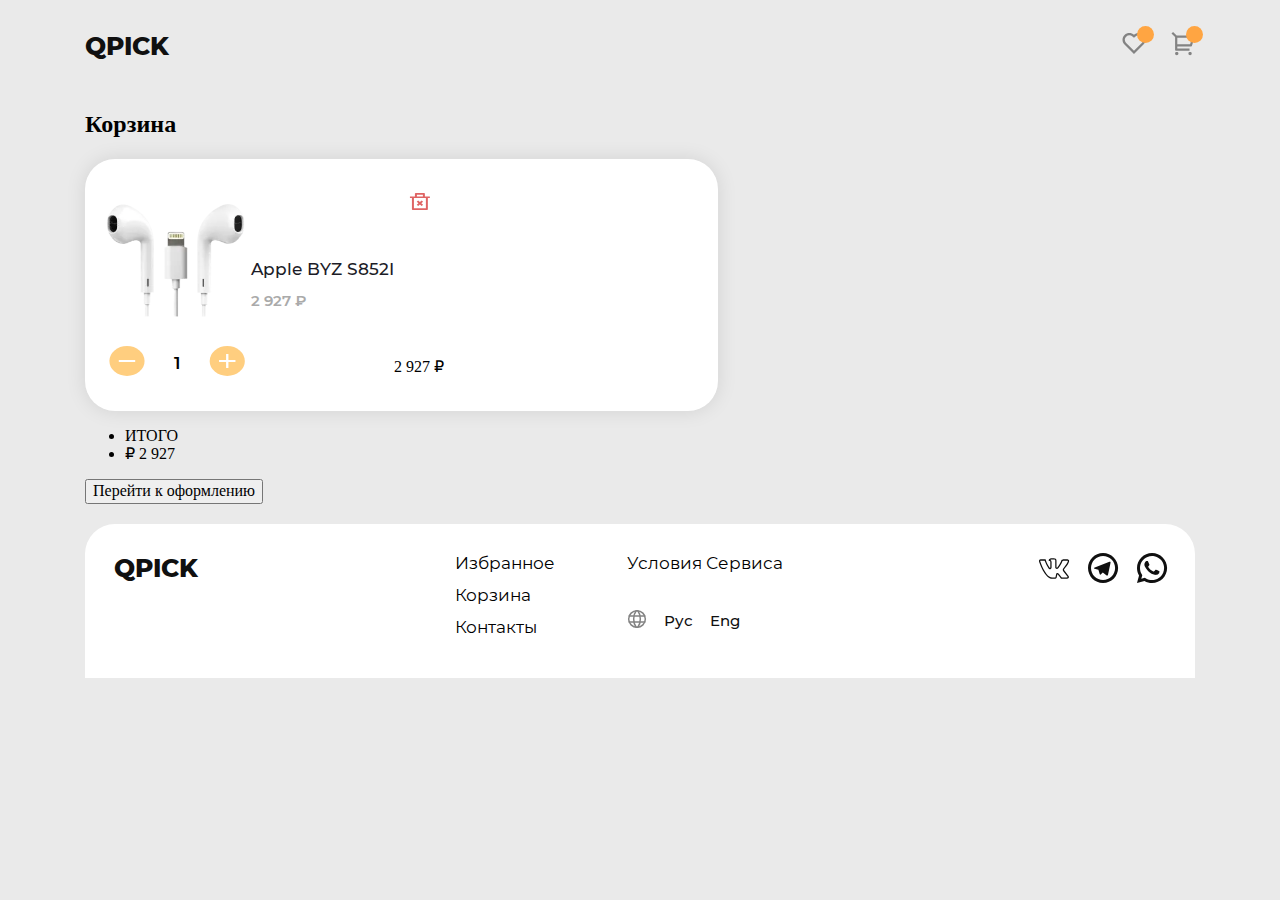
==== shopping-cart.html @ ccc31c37 "add: shopping-cart.html" ====
<!DOCTYPE html>
<html lang="ru">
  <head>
    <meta charset="utf-8" />
    <meta http-equiv="X-UA-Compatible" content="IE=edge" />
    <meta name="viewport" content="width=device-width, initial-scale=1.0" />
    <link rel="stylesheet" href="css/normalize.css" />
    <link rel="stylesheet" href="css/style.css" />
    <title>QPICK</title>
  </head>

  <body>
    <header class="header">
      <div class="container">
        <nav class="nav">
          <a href="./" class="logo">QPICK</a>
          <ul class="nav-list">
            <li class="nav-list-item">
              <a href="#" class="nav-list-item-link">
                <svg class="shopping-cart-icon">
                  <use href="img/sprite.svg#heart"></use>
                </svg>
              </a>
              <div class="counter"></div>
            </li>
            <li class="nav-list-item">
              <a href="#" class="nav-list-item-link">
                <svg class="shopping-cart-icon">
                  <use href="img/sprite.svg#shopping-cart"></use>
                </svg>
              </a>
              <div class="counter"></div>
            </li>
          </ul>
        </nav>
        <!-- /.nav -->
      </div>
      <!-- /.container -->
    </header>
    <!-- /.header -->

    <section class="section-shopping-cart">
      <div class="container">
        <h2 class="section-shopping-cart-title">Корзина</h2>
        <div class="section-shopping-cart-cards">
          <div class="section-shopping-cart-card">
            <div class="section-shopping-cart-card-image-wrapper">
              <picture>
                <source srcset="img/byz-s8521.webp" />
                <source srcset="img/byz-s8521.png" />
                <img
                  class="card-picture shopping-cart-card-picture"
                  src="img/byz-s8521.png"
                  alt="headphones"
                />
              </picture>
              <div class="switch">
                <button class="button-decrease">
                  <svg class="decrease-icon">
                    <use href="img/sprite.svg#decrease"></use>
                  </svg>
                </button>
                <div class="switch-counter">1</div>
                <button class="button-increase">
                  <svg class="increase-icon">
                    <use href="img/sprite.svg#increase"></use>
                  </svg>
                </button>
              </div>
            </div>
            <!-- /.section-shopping-cart-card-image-wrapper -->

            <ul class="section-shopping-cart-card-title-and-price">
              <li class="title-and-price-item">Apple BYZ S852I</li>
              <li class="title-and-price-item title-and-price-item-last">
                2 927 ₽
              </li>
            </ul>

            <ul class="section-shopping-cart-card-delete-and-price">
              <li class="delete-and-price-item">
                <svg class="delete-icon">
                  <use href="img/sprite.svg#delete"></use>
                </svg>
              </li>
              <li class="delete-and-price-item">2 927 ₽</li>
            </ul>
          </div>
        </div>

        <div class="total">
          <ul class="total-list">
            <li class="total-list-item">ИТОГО</li>
            <li class="total-list-item">₽ 2 927</li>
          </ul>
          <button class="total-button" type="button">
            Перейти к оформлению
          </button>
        </div>
      </div>
      <!-- /.container -->
    </section>
    <!-- /.section-shopping-cart -->

    <footer class="footer">
      <div class="container footer-container">
        <a href="./" class="logo footer-logo">QPICK</a>
        <ul class="footer-list">
          <li class="footer-list-item">
            <a href="#" class="footer-list-item-link">Избранное</a>
          </li>
          <li class="footer-list-item">
            <a href="#" class="footer-list-item-link">Корзина</a>
          </li>
          <li class="footer-list-item">
            <a href="#" class="footer-list-item-link">Контакты</a>
          </li>
          <li class="footer-list-item">
            <a href="#" class="footer-list-item-link">Условия Сервиса</a>
          </li>
          <li class="footer-list-item">
            <ul class="footer-list-languages">
              <li class="footer-list-laguages-item">
                <svg class="language-icon">
                  <use href="img/sprite.svg#language"></use>
                </svg>
              </li>
              <li class="footer-list-laguages-item">
                <a href="#" class="footer-list-laguages-item-link">Рус</a>
              </li>
              <li class="footer-list-laguages-item">
                <a href="#" class="footer-list-laguages-item-link">Eng</a>
              </li>
            </ul>
          </li>
        </ul>

        <ul class="footer-list social-media">
          <li class="footer-list-social-media-item">
            <svg class="vk-icon">
              <use href="img/sprite.svg#vk"></use>
            </svg>
          </li>
          <li class="footer-list-laguages-item">
            <svg class="tg-icon">
              <use href="img/sprite.svg#tg"></use>
            </svg>
          </li>
          <li class="footer-list-laguages-item">
            <svg class="whatsapp-icon">
              <use href="img/sprite.svg#whatsapp"></use>
            </svg>
          </li>
        </ul>
      </div>
      <!-- /.container -->
    </footer>
    <!-- /.footer -->

    <script src="js/main.js"></script>
  </body>
</html>
---- css/style.css ----
* {
  box-sizing: border-box;
}

@font-face {
  font-family: "Montserrat Regular";
  src: url("../fonts/Montserrat-Regular.woff") format("woff");
}

@font-face {
  font-family: "Montserrat Bold";
  src: url("../fonts/Montserrat-ExtraBold.woff") format("woff");
}

@font-face {
  font-family: "Montserrat Semibold";
  src: url("../fonts/Montserrat-SemiBold.woff") format("woff");
}

@font-face {
  font-family: "Montserrat Medium";
  src: url("../fonts/Montserrat-Medium.woff") format("woff");
}

body {
  background-color: #eaeaea;
}

.container {
  margin: auto;
  max-width: 69.375rem;
}

.nav {
  display: flex;
  align-items: center;
  justify-content: space-between;
  padding: 0.9375rem 0;
}

.logo {
  font-family: "Montserrat Bold";
  font-style: normal;
  font-weight: 700;
  font-size: 1.5625rem;
  line-height: 1.875rem;
  color: #101010;
  text-decoration: none;
}

.nav-list {
  display: flex;
  align-items: center;
  padding: 0;
  gap: 1.5625rem;
  list-style: none;
}

.nav-list-item {
  position: relative;
}

.counter {
  position: absolute;
  top: -0.3125rem;
  left: 0.9375rem;
  width: 1.0875rem;
  height: 1.0875rem;
  border-radius: 50%;
  background-color: #ffa542;
}

.shopping-cart-icon {
  width: 1.5rem;
  height: 1.5625rem;
}

.heart {
  width: 1.4375rem;
  height: 1.25rem;
}

.headphones,
.wireless-headphones {
  margin-top: 1.75rem;
}

.headphones-title {
  margin-bottom: 1.25rem;
  font-family: "Montserrat Semibold";
  font-style: normal;
  font-weight: 600;
  font-size: 1.25rem;
  line-height: 1.5rem;
  color: #838383;
}

.headphones-cards {
  display: flex;
  flex-wrap: wrap;
  align-items: center;
  justify-content: space-between;
  gap: 1.875rem;
}

.headphones-card {
  display: flex;
  flex-direction: column;
  align-items: center;
  width: 21.875rem;
  padding: 0.9375rem 1.125rem 1.6875rem 1.375rem;
  background: #ffffff;
  box-shadow: 0rem 0rem 1.25rem rgba(0, 0, 0, 0.1);
  border-radius: 1.875rem;
}

.card-picture {
  width: 13.75rem;
  height: 14.8125rem;
}

.card-content {
  margin-top: 3.375rem;
  columns: 2;
}

.card-content-title {
  margin-top: 0;
  margin-bottom: 1.5rem;
  font-family: "Montserrat Semibold";
  font-style: normal;
  font-weight: 600;
  font-size: 1.0625rem;
  line-height: 1.3125rem;
  color: #1c1c27;
}

.card-content-rating {
  display: flex;
  align-items: start;
  gap: 0.625rem;
}

.star-icon {
  width: 1.5625rem;
  height: 1.4375rem;
}

.rating {
  margin: 0;
  font-family: "Montserrat Semibold";
  font-style: normal;
  font-weight: 600;
  font-size: 1.0625rem;
  line-height: 1.3125rem;
  color: #838383;
}

.card-content-price {
  margin-top: 0;
  margin-bottom: 0;
  text-align: end;
  font-family: "Montserrat Semibold";
  font-style: normal;
  font-weight: 600;
  font-size: 1.0625rem;
  line-height: 1.3125rem;
  color: #ffa542;
}

.card-content-price-original {
  margin-top: 0;
  margin-bottom: 0;
  text-align: end;
  font-family: "Montserrat Semibold";
  font-style: normal;
  font-weight: 600;
  font-size: 0.8125rem;
  line-height: 1rem;
  text-decoration-line: line-through;
  color: #ffce7f;
}

.card-content-button {
  float: right;
  margin-top: 1rem;
  text-align: end;
  font-family: "Montserrat Semibold";
  font-style: normal;
  font-weight: 600;
  font-size: 1.0625rem;
  line-height: 1.3125rem;
  color: #000000;
  background-color: #ffffff;
  border: none;
}

.card-content-button:hover {
  cursor: pointer;
}

.wireless-headphones-title {
  margin-bottom: 1.4375rem;
}

.footer {
  margin-top: 1.25rem;
}

.footer-container {
  display: flex;
  justify-content: space-between;
  align-items: flex-start;
  padding: 1.8125rem 1.6875rem 2rem 1.8125rem;
  background-color: #ffffff;
  border-radius: 1.875rem 1.875rem 0 0;
}

.footer-list {
  columns: 2 auto;
  margin-top: 0;
  margin-bottom: 0;
  padding: 0;
  list-style: none;
}

.footer-list-item {
  margin-bottom: 0.6875rem;
}

.footer-list-item:nth-child(4) {
  margin-bottom: 2.1875rem;
}

.footer-list-item-link {
  font-family: "Montserrat Regular";
  font-style: normal;
  font-weight: 400;
  font-size: 1.0625rem;
  line-height: 1.3125rem;
  color: #000000;
  text-decoration: none;
}

.footer-list-languages {
  display: flex;
  align-items: center;
  gap: 1.0625rem;
  margin-top: 0;
  padding: 0;
  list-style: none;
}

.language-icon {
  width: 1.25rem;
  height: 1.25rem;
}

.footer-list-laguages-item-link {
  font-family: "Montserrat Medium";
  font-style: normal;
  font-weight: 500;
  font-size: 0.9375rem;
  line-height: 1.125rem;
  color: #101010;
  text-decoration: none;
}

.footer-list-laguages-item-link:focus {
  font-family: "Montserrat Bold";
  font-style: normal;
  font-weight: 700;
  font-size: 0.9375rem;
  line-height: 1.125rem;
  color: #ffa542;
  text-decoration: none;
}

.social-media {
  display: flex;
  flex-direction: row;
  align-items: center;
  gap: 1.125rem;
  margin-top: 0;
  padding: 0;
  list-style: none;
}

.vk-icon {
  width: 1.9375rem;
  height: 1.3125rem;
}

.tg-icon,
.whatsapp-icon {
  width: 1.9375rem;
  height: 1.9375rem;
}

.section-shopping-cart-card {
  display: flex;
  align-items: center;
  width: 39.5625rem;
  padding: 1.125rem 1.75rem 1.125rem 1.125rem;
  background: #ffffff;
  box-shadow: 0 0 1.25rem rgba(0, 0, 0, 0.1);
  border-radius: 1.875rem;
}

.section-shopping-cart-card-image-wrapper {
  display: flex;
  flex-direction: column;
  justify-content: center;
}

.shopping-cart-card-picture {
  width: 9.125rem;
  height: 8.5rem;
}

.switch {
  display: flex;
  align-items: center;
  gap: 1.4375rem;
  margin-top: 1.0625rem;
}

.button-decrease,
.button-increase {
  border: none;
  background-color: #ffffff;
}

.decrease-icon,
.increase-icon {
  width: 2.25rem;
  height: 1.875rem;
}

.switch-counter {
  font-family: "Montserrat Semibold";
  font-style: normal;
  font-weight: 600;
  font-size: 1.0625rem;
  line-height: 1.3125rem;
  color: #000000;
}

.section-shopping-cart-card-title-and-price {
  padding: 0;
  list-style: none;
}

.title-and-price-item {
  font-family: "Montserrat Medium";
  font-style: normal;
  font-weight: 500;
  font-size: 1.0625rem;
  line-height: 1.3125rem;
  color: #1c1c27;
}

.title-and-price-item-last {
  margin-top: 0.75rem;
  font-family: "Montserrat Semibold";
  font-style: normal;
  font-weight: 600;
  font-size: 0.9375rem;
  line-height: 1.125rem;
  color: #aaaaaa;
}

.section-shopping-cart-card-delete-and-price {
  display: flex;
  flex-direction: column;
  align-items: center;
  gap: 9rem;
  padding: 0;
  list-style: none;
}

.delete-icon {
  width: 1.3125rem;
  height: 1.0625rem;
}
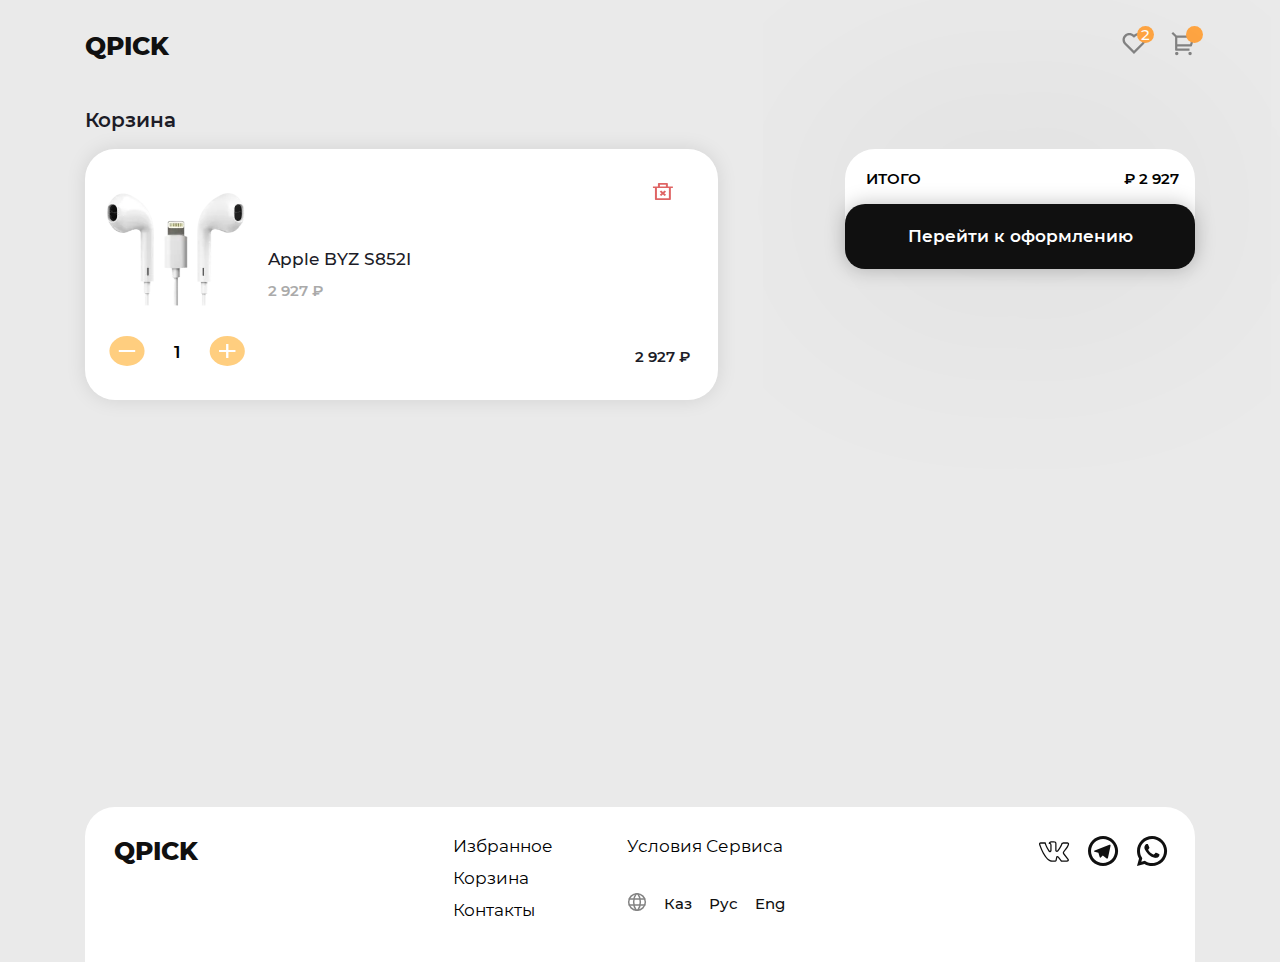
==== commit cc2d1f3e: "Finished layout and styling" ====
--- a/shopping-cart.html
+++ b/shopping-cart.html
@@ -21,7 +21,7 @@
                   <use href="img/sprite.svg#heart"></use>
                 </svg>
               </a>
-              <div class="counter"></div>
+              <div class="counter"><span class="text-counter">2</span></div>
             </li>
             <li class="nav-list-item">
               <a href="#" class="nav-list-item-link">
@@ -29,7 +29,7 @@
                   <use href="img/sprite.svg#shopping-cart"></use>
                 </svg>
               </a>
-              <div class="counter"></div>
+              <div class="counter"><span class="text-counter"></span></div>
             </li>
           </ul>
         </nav>
@@ -42,60 +42,64 @@
     <section class="section-shopping-cart">
       <div class="container">
         <h2 class="section-shopping-cart-title">Корзина</h2>
-        <div class="section-shopping-cart-cards">
-          <div class="section-shopping-cart-card">
-            <div class="section-shopping-cart-card-image-wrapper">
-              <picture>
-                <source srcset="img/byz-s8521.webp" />
-                <source srcset="img/byz-s8521.png" />
-                <img
-                  class="card-picture shopping-cart-card-picture"
-                  src="img/byz-s8521.png"
-                  alt="headphones"
-                />
-              </picture>
-              <div class="switch">
-                <button class="button-decrease">
-                  <svg class="decrease-icon">
-                    <use href="img/sprite.svg#decrease"></use>
+        <div class="shopping-cart-wrapper">
+          <div class="section-shopping-cart-cards">
+            <div class="section-shopping-cart-card">
+              <div class="section-shopping-cart-card-image-wrapper">
+                <picture>
+                  <source srcset="img/byz-s8521.webp" />
+                  <source srcset="img/byz-s8521.png" />
+                  <img
+                    class="card-picture shopping-cart-card-picture"
+                    src="img/byz-s8521.png"
+                    alt="headphones"
+                  />
+                </picture>
+                <div class="switch">
+                  <button class="button-decrease">
+                    <svg class="decrease-icon">
+                      <use href="img/sprite.svg#decrease"></use>
+                    </svg>
+                  </button>
+                  <div class="switch-counter">1</div>
+                  <button class="button-increase">
+                    <svg class="increase-icon">
+                      <use href="img/sprite.svg#increase"></use>
+                    </svg>
+                  </button>
+                </div>
+              </div>
+              <!-- /.section-shopping-cart-card-image-wrapper -->
+
+              <ul class="section-shopping-cart-card-title-and-price">
+                <li class="title-and-price-item">Apple BYZ S852I</li>
+                <li class="title-and-price-item title-and-price-item-last">
+                  2 927 ₽
+                </li>
+              </ul>
+
+              <ul class="section-shopping-cart-card-delete-and-price">
+                <li class="delete-and-price-item">
+                  <svg class="delete-icon">
+                    <use href="img/sprite.svg#delete"></use>
                   </svg>
-                </button>
-                <div class="switch-counter">1</div>
-                <button class="button-increase">
-                  <svg class="increase-icon">
-                    <use href="img/sprite.svg#increase"></use>
-                  </svg>
-                </button>
-              </div>
+                </li>
+                <li class="delete-and-price-item delete-and-price-item-last">
+                  2 927 ₽
+                </li>
+              </ul>
             </div>
-            <!-- /.section-shopping-cart-card-image-wrapper -->
+          </div>
 
-            <ul class="section-shopping-cart-card-title-and-price">
-              <li class="title-and-price-item">Apple BYZ S852I</li>
-              <li class="title-and-price-item title-and-price-item-last">
-                2 927 ₽
-              </li>
+          <div class="total">
+            <ul class="total-list">
+              <li class="total-list-item">ИТОГО</li>
+              <li class="total-list-item">₽ 2 927</li>
             </ul>
-
-            <ul class="section-shopping-cart-card-delete-and-price">
-              <li class="delete-and-price-item">
-                <svg class="delete-icon">
-                  <use href="img/sprite.svg#delete"></use>
-                </svg>
-              </li>
-              <li class="delete-and-price-item">2 927 ₽</li>
-            </ul>
+            <button class="total-button" type="button">
+              <span class="total-button-text">Перейти к оформлению</span>
+            </button>
           </div>
-        </div>
-
-        <div class="total">
-          <ul class="total-list">
-            <li class="total-list-item">ИТОГО</li>
-            <li class="total-list-item">₽ 2 927</li>
-          </ul>
-          <button class="total-button" type="button">
-            Перейти к оформлению
-          </button>
         </div>
       </div>
       <!-- /.container -->
@@ -124,6 +128,9 @@
                 <svg class="language-icon">
                   <use href="img/sprite.svg#language"></use>
                 </svg>
+              </li>
+              <li class="footer-list-laguages-item">
+                <a href="#" class="footer-list-laguages-item-link">Каз</a>
               </li>
               <li class="footer-list-laguages-item">
                 <a href="#" class="footer-list-laguages-item-link">Рус</a>
--- a/css/style.css
+++ b/css/style.css
@@ -70,6 +70,20 @@
   background-color: #ffa542;
 }
 
+.text-counter {
+  position: absolute;
+  top: 50%;
+  left: 50%;
+  transform: translate(-50%, -50%);
+  font-family: "Montserrat Medium";
+  font-style: normal;
+  font-weight: 500;
+  font-size: 0.9375rem;
+  line-height: 1.125rem;
+  text-align: center;
+  color: #ffffff;
+}
+
 .shopping-cart-icon {
   width: 1.5rem;
   height: 1.5625rem;
@@ -297,9 +311,29 @@
   height: 1.9375rem;
 }
 
+.section-shopping-cart {
+  margin-bottom: 25.4375rem;
+}
+
+.shopping-cart-wrapper {
+  display: flex;
+  align-items: flex-start;
+  gap: 7.9375rem;
+}
+
+.section-shopping-cart-title {
+  font-family: "Montserrat Semibold";
+  font-style: normal;
+  font-weight: 600;
+  font-size: 1.25rem;
+  line-height: 1.5rem;
+  color: #1c1c27;
+}
+
 .section-shopping-cart-card {
   display: flex;
   align-items: center;
+  justify-content: space-between;
   width: 39.5625rem;
   padding: 1.125rem 1.75rem 1.125rem 1.125rem;
   background: #ffffff;
@@ -347,6 +381,7 @@
 }
 
 .section-shopping-cart-card-title-and-price {
+  margin-left: -13rem;
   padding: 0;
   list-style: none;
 }
@@ -377,9 +412,67 @@
   gap: 9rem;
   padding: 0;
   list-style: none;
+}
+
+.delete-and-price-item-last {
+  font-family: "Montserrat Semibold";
+  font-style: normal;
+  font-weight: 600;
+  font-size: 0.9375rem;
+  line-height: 1.125rem;
+  color: #1c1c27;
 }
 
 .delete-icon {
   width: 1.3125rem;
   height: 1.0625rem;
 }
+
+.total {
+  position: relative;
+  width: 21.875rem;
+  padding: 1.3125rem 1rem 4.625rem 1.3125rem;
+  background: #ffffff;
+  box-shadow: 0 0 20rem rgba(0, 0, 0, 0.1);
+  border-radius: 1.875rem;
+}
+
+.total-list {
+  display: flex;
+  align-items: center;
+  justify-content: space-between;
+  padding: 0;
+  margin: 0;
+  list-style: none;
+}
+
+.total-list-item {
+  font-family: "Montserrat Semibold";
+  font-style: normal;
+  font-weight: 600;
+  font-size: 0.9375rem;
+  line-height: 1.125rem;
+  color: #000000;
+}
+
+.total-button {
+  position: absolute;
+  top: 3.4375rem;
+  left: 0;
+  width: 100%;
+  padding: 1.375rem 0.8125rem;
+  background: #101010;
+  box-shadow: 0 0 1.25rem rgba(0, 0, 0, 0.25);
+  border-radius: 1.25rem;
+  border: none;
+}
+
+.total-button-text {
+  font-family: "Montserrat Semibold";
+  font-style: normal;
+  font-weight: 600;
+  font-size: 1.0625rem;
+  line-height: 1.3125rem;
+  text-align: center;
+  color: #ffffff;
+}
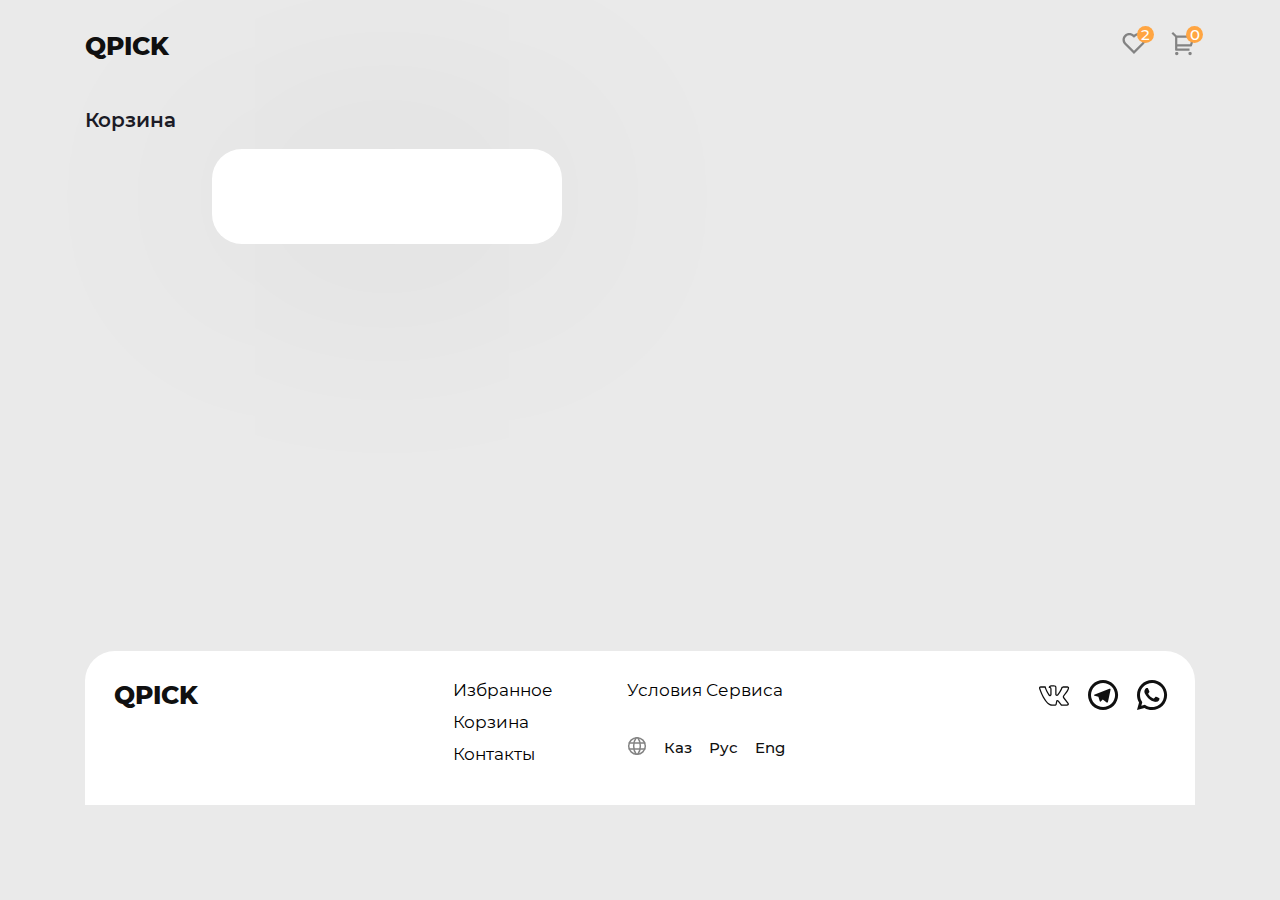
==== commit 41463b60: "add: add products in shopping cart" ====
--- a/shopping-cart.html
+++ b/shopping-cart.html
@@ -23,14 +23,7 @@
               </a>
               <div class="counter"><span class="text-counter">2</span></div>
             </li>
-            <li class="nav-list-item">
-              <a href="#" class="nav-list-item-link">
-                <svg class="shopping-cart-icon">
-                  <use href="img/sprite.svg#shopping-cart"></use>
-                </svg>
-              </a>
-              <div class="counter"><span class="text-counter"></span></div>
-            </li>
+            <li class="nav-list-item" id="counter-products"></li>
           </ul>
         </nav>
         <!-- /.nav -->
@@ -43,63 +36,12 @@
       <div class="container">
         <h2 class="section-shopping-cart-title">Корзина</h2>
         <div class="shopping-cart-wrapper">
-          <div class="section-shopping-cart-cards">
-            <div class="section-shopping-cart-card">
-              <div class="section-shopping-cart-card-image-wrapper">
-                <picture>
-                  <source srcset="img/byz-s8521.webp" />
-                  <source srcset="img/byz-s8521.png" />
-                  <img
-                    class="card-picture shopping-cart-card-picture"
-                    src="img/byz-s8521.png"
-                    alt="headphones"
-                  />
-                </picture>
-                <div class="switch">
-                  <button class="button-decrease">
-                    <svg class="decrease-icon">
-                      <use href="img/sprite.svg#decrease"></use>
-                    </svg>
-                  </button>
-                  <div class="switch-counter">1</div>
-                  <button class="button-increase">
-                    <svg class="increase-icon">
-                      <use href="img/sprite.svg#increase"></use>
-                    </svg>
-                  </button>
-                </div>
-              </div>
-              <!-- /.section-shopping-cart-card-image-wrapper -->
+          <div
+            class="section-shopping-cart-cards"
+            id="shopping-cart-cards"
+          ></div>
 
-              <ul class="section-shopping-cart-card-title-and-price">
-                <li class="title-and-price-item">Apple BYZ S852I</li>
-                <li class="title-and-price-item title-and-price-item-last">
-                  2 927 ₽
-                </li>
-              </ul>
-
-              <ul class="section-shopping-cart-card-delete-and-price">
-                <li class="delete-and-price-item">
-                  <svg class="delete-icon">
-                    <use href="img/sprite.svg#delete"></use>
-                  </svg>
-                </li>
-                <li class="delete-and-price-item delete-and-price-item-last">
-                  2 927 ₽
-                </li>
-              </ul>
-            </div>
-          </div>
-
-          <div class="total">
-            <ul class="total-list">
-              <li class="total-list-item">ИТОГО</li>
-              <li class="total-list-item">₽ 2 927</li>
-            </ul>
-            <button class="total-button" type="button">
-              <span class="total-button-text">Перейти к оформлению</span>
-            </button>
-          </div>
+          <div class="total" id="total-price"></div>
         </div>
       </div>
       <!-- /.container -->
@@ -165,5 +107,9 @@
     <!-- /.footer -->
 
     <script src="js/main.js"></script>
+    <script src="js/Products.js"></script>
+    <script src="js/LocalStorageUtil.js"></script>
+    <script src="js/Counter.js"></script>
+    <script src="js/Shopping-cart.js"></script>
   </body>
 </html>
--- a/css/style.css
+++ b/css/style.css
@@ -135,6 +135,7 @@
 
 .card-content {
   margin-top: 3.375rem;
+  -moz-columns: 2;
   columns: 2;
 }
 
@@ -191,6 +192,7 @@
   font-weight: 600;
   font-size: 0.8125rem;
   line-height: 1rem;
+  -webkit-text-decoration-line: line-through;
   text-decoration-line: line-through;
   color: #ffce7f;
 }
@@ -231,6 +233,7 @@
 }
 
 .footer-list {
+  -moz-columns: 2 auto;
   columns: 2 auto;
   margin-top: 0;
   margin-bottom: 0;
@@ -335,6 +338,7 @@
   align-items: center;
   justify-content: space-between;
   width: 39.5625rem;
+  margin-bottom: 2rem;
   padding: 1.125rem 1.75rem 1.125rem 1.125rem;
   background: #ffffff;
   box-shadow: 0 0 1.25rem rgba(0, 0, 0, 0.1);
@@ -467,6 +471,10 @@
   border: none;
 }
 
+.total-button:hover {
+  cursor: pointer;
+}
+
 .total-button-text {
   font-family: "Montserrat Semibold";
   font-style: normal;
